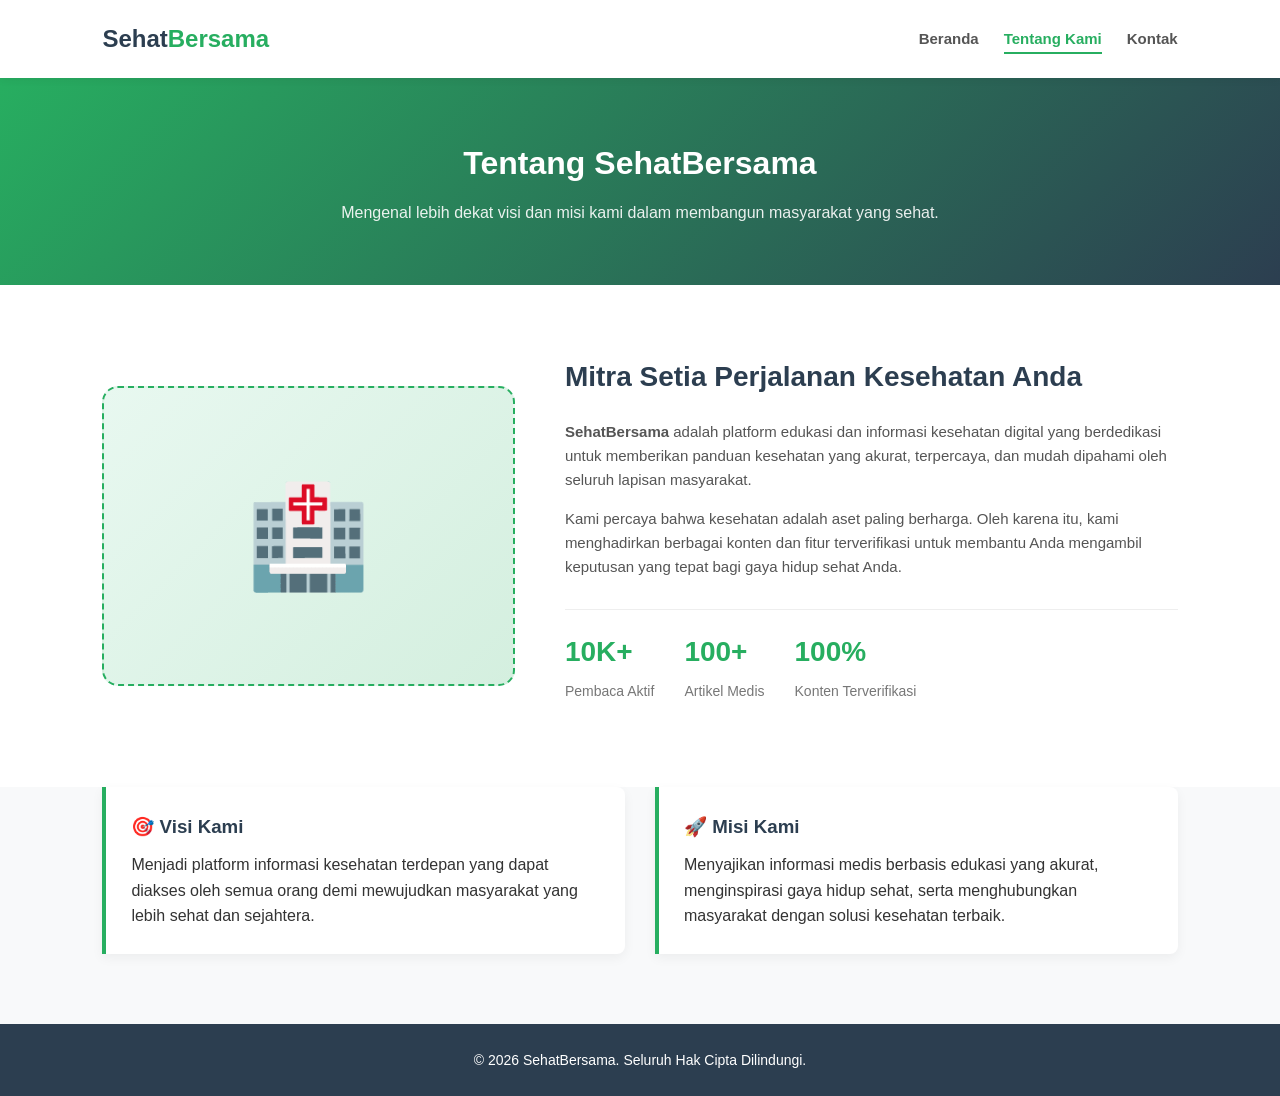
==== about.html @ 3ac9b179 "first commit" ====
<!DOCTYPE html>
<html lang="id">

<head>
    <meta charset="UTF-8">
    <meta name="viewport" content="width=device-width, initial-scale=1.0">
    <title>SehatBersama - Tentang Kami</title>
    <link rel="stylesheet" href="style.css">
</head>

<body>

    <!-- Header & Navigasi -->
    <header>
        <div class="logo">Sehat<span>Bersama</span></div>
        <nav>
            <ul>
                <li><a href="index.html">Beranda</a></li>
                <li><a href="about.html" class="active">Tentang Kami</a></li>
                <li><a href="contact.html">Kontak</a></li>
            </ul>
        </nav>
    </header>

    <!-- Page Banner -->
    <section class="page-banner">
        <h1>Tentang SehatBersama</h1>
        <p>Mengenal lebih dekat visi dan misi kami dalam membangun masyarakat yang sehat.</p>
    </section>

    <!-- About Section -->
    <section class="about-detail">
        <div class="about-container">
            <div class="about-icon-box">
                <div class="icon-illustration">🏥</div>
            </div>
            <div class="about-text">
                <h2>Mitra Setia Perjalanan Kesehatan Anda</h2>
                <p><strong>SehatBersama</strong> adalah platform edukasi dan informasi kesehatan digital yang
                    berdedikasi untuk memberikan panduan kesehatan yang akurat, terpercaya, dan mudah dipahami oleh
                    seluruh lapisan masyarakat.</p>
                <p>Kami percaya bahwa kesehatan adalah aset paling berharga. Oleh karena itu, kami menghadirkan berbagai
                    konten dan fitur terverifikasi untuk membantu Anda mengambil keputusan yang tepat bagi gaya hidup
                    sehat Anda.</p>

                <div class="about-stats">
                    <div class="stat-item">
                        <h3>10K+</h3>
                        <p>Pembaca Aktif</p>
                    </div>
                    <div class="stat-item">
                        <h3>100+</h3>
                        <p>Artikel Medis</p>
                    </div>
                    <div class="stat-item">
                        <h3>100%</h3>
                        <p>Konten Terverifikasi</p>
                    </div>
                </div>
            </div>
        </div>
    </section>

    <!-- Visi Misi Section -->
    <section class="vision-mission">
        <div class="vm-card">
            <h3>🎯 Visi Kami</h3>
            <p>Menjadi platform informasi kesehatan terdepan yang dapat diakses oleh semua orang demi mewujudkan
                masyarakat yang lebih sehat dan sejahtera.</p>
        </div>
        <div class="vm-card">
            <h3>🚀 Misi Kami</h3>
            <p>Menyajikan informasi medis berbasis edukasi yang akurat, menginspirasi gaya hidup sehat, serta
                menghubungkan masyarakat dengan solusi kesehatan terbaik.</p>
        </div>
    </section>

    <!-- Footer -->
    <footer>
        <p>&copy; 2026 SehatBersama. Seluruh Hak Cipta Dilindungi.</p>
    </footer>

</body>

</html>
---- style.css ----
* {
    margin: 0;
    padding: 0;
    box-sizing: border-box;
    font-family: 'Segoe UI', Tahoma, Geneva, Verdana, sans-serif;
}

body {
    color: #333;
    line-height: 1.6;
    background-color: #f8f9fa;
    display: flex;
    flex-direction: column;
    min-height: 100vh;
}

header {
    display: flex;
    justify-content: space-between;
    align-items: center;
    padding: 20px 8%;
    background-color: #ffffff;
    box-shadow: 0 2px 8px rgba(0, 0, 0, 0.06);
    position: sticky;
    top: 0;
    z-index: 1000;
}

.logo {
    font-size: 24px;
    font-weight: 700;
    color: #2c3e50;
}

.logo span {
    color: #27ae60;
}

nav ul {
    display: flex;
    list-style: none;
    gap: 25px;
}

nav ul li a {
    text-decoration: none;
    color: #555;
    font-weight: 600;
    font-size: 15px;
    transition: color 0.3s ease;
    padding-bottom: 5px;
}

nav ul li a:hover,
nav ul li a.active {
    color: #27ae60;
    border-bottom: 2px solid #27ae60;
}

.page-banner {
    background: linear-gradient(135deg, #27ae60, #2c3e50);
    color: white;
    text-align: center;
    padding: 60px 20px;
}

.page-banner h1 {
    font-size: 32px;
    margin-bottom: 10px;
}

.page-banner p {
    font-size: 16px;
    opacity: 0.9;
}

/* Hero Modern Tanpa Foto (Gradient Style) */
.hero {
    background: linear-gradient(135deg, #1e3c72 0%, #2a5298 50%, #27ae60 100%);
    min-height: 70vh;
    display: flex;
    justify-content: center;
    align-items: center;
    text-align: center;
    color: white;
    padding: 60px 20px;
}

.badge {
    display: inline-block;
    background-color: rgba(255, 255, 255, 0.2);
    padding: 6px 16px;
    border-radius: 20px;
    font-size: 13px;
    font-weight: 600;
    margin-bottom: 20px;
    letter-spacing: 0.5px;
}

.hero-text h1 {
    font-size: 42px;
    margin-bottom: 18px;
    font-weight: 700;
    line-height: 1.2;
}

.hero-text p {
    font-size: 18px;
    margin-bottom: 30px;
    max-width: 650px;
    margin-left: auto;
    margin-right: auto;
    opacity: 0.9;
}

.btn {
    display: inline-block;
    padding: 14px 32px;
    background-color: #27ae60;
    color: white;
    text-decoration: none;
    border-radius: 6px;
    font-weight: 600;
    box-shadow: 0 4px 10px rgba(0, 0, 0, 0.15);
    transition: all 0.3s ease;
}

.btn:hover {
    background-color: #219150;
    transform: translateY(-2px);
}

.services,
.articles {
    padding: 70px 8%;
    text-align: center;
}

.services h2,
.articles h2 {
    margin-bottom: 40px;
    color: #2c3e50;
    font-size: 28px;
}

.service-container,
.article-container {
    display: flex;
    justify-content: center;
    gap: 25px;
    flex-wrap: wrap;
}

.card,
.article-card {
    background: white;
    padding: 30px;
    border-radius: 10px;
    box-shadow: 0 4px 15px rgba(0, 0, 0, 0.05);
    flex: 1;
    min-width: 260px;
    max-width: 350px;
    text-align: left;
    transition: transform 0.3s ease;
    border-top: 4px solid transparent;
}

.card {
    border-top-color: #27ae60;
}

.card:hover,
.article-card:hover {
    transform: translateY(-5px);
}

.card-icon {
    font-size: 38px;
    margin-bottom: 15px;
}

.card h3,
.article-card h3 {
    color: #2c3e50;
    margin-bottom: 12px;
    font-size: 20px;
}

.tag {
    display: inline-block;
    background-color: #e8f8f0;
    color: #27ae60;
    font-size: 12px;
    font-weight: 600;
    padding: 4px 10px;
    border-radius: 20px;
    margin-bottom: 12px;
}

/* About Section Specifics (Menggantikan Foto dengan Box Ilustrasi Icon) */
.about-detail {
    padding: 70px 8%;
    background-color: #ffffff;
}

.about-container {
    display: flex;
    align-items: center;
    gap: 50px;
    flex-wrap: wrap;
}

.about-icon-box {
    flex: 1;
    min-width: 280px;
    background: linear-gradient(135deg, #e8f8f0, #d4efdf);
    border-radius: 16px;
    height: 300px;
    display: flex;
    justify-content: center;
    align-items: center;
    border: 2px dashed #27ae60;
}

.icon-illustration {
    font-size: 100px;
}

.about-text {
    flex: 1.5;
    min-width: 300px;
}

.about-text h2 {
    font-size: 28px;
    color: #2c3e50;
    margin-bottom: 20px;
}

.about-text p {
    color: #555;
    margin-bottom: 15px;
    font-size: 15px;
}

.about-stats {
    display: flex;
    gap: 30px;
    margin-top: 30px;
    padding-top: 20px;
    border-top: 1px solid #eee;
}

.stat-item h3 {
    font-size: 28px;
    color: #27ae60;
    margin-bottom: 5px;
}

.stat-item p {
    font-size: 14px;
    color: #777;
}

.vision-mission {
    display: flex;
    justify-content: center;
    gap: 30px;
    padding: 0 8% 70px 8%;
    flex-wrap: wrap;
}

.vm-card {
    background: #ffffff;
    border-left: 4px solid #27ae60;
    padding: 25px;
    border-radius: 0 8px 8px 0;
    box-shadow: 0 4px 12px rgba(0, 0, 0, 0.05);
    flex: 1;
    min-width: 280px;
}

.vm-card h3 {
    color: #2c3e50;
    margin-bottom: 10px;
}

.contact-section {
    padding: 70px 8%;
}

.contact-container {
    display: flex;
    gap: 40px;
    flex-wrap: wrap;
}

.contact-info {
    flex: 1;
    min-width: 280px;
    background: #ffffff;
    padding: 30px;
    border-radius: 10px;
    box-shadow: 0 4px 15px rgba(0, 0, 0, 0.05);
}

.contact-info h3 {
    color: #2c3e50;
    margin-bottom: 15px;
    font-size: 22px;
}

.info-item {
    margin-top: 20px;
}

.info-item strong {
    color: #27ae60;
    display: block;
    margin-bottom: 5px;
}

.contact-form {
    flex: 1.5;
    min-width: 300px;
    background: #ffffff;
    padding: 30px;
    border-radius: 10px;
    box-shadow: 0 4px 15px rgba(0, 0, 0, 0.05);
}

.contact-form h3 {
    color: #2c3e50;
    margin-bottom: 20px;
    font-size: 22px;
}

.form-group {
    margin-bottom: 20px;
}

.form-group label {
    display: block;
    margin-bottom: 8px;
    font-weight: 600;
    color: #444;
    font-size: 14px;
}

.form-group input,
.form-group textarea {
    width: 100%;
    padding: 12px;
    border: 1px solid #ddd;
    border-radius: 6px;
    font-size: 14px;
    outline: none;
    transition: border-color 0.3s ease;
}

.form-group input:focus,
.form-group textarea:focus {
    border-color: #27ae60;
}

.btn-submit {
    background-color: #27ae60;
    color: white;
    border: none;
    padding: 12px 25px;
    border-radius: 6px;
    font-weight: 600;
    cursor: pointer;
    font-size: 15px;
    transition: background-color 0.3s ease;
}

.btn-submit:hover {
    background-color: #219150;
}

footer {
    margin-top: auto;
    text-align: center;
    padding: 25px;
    background-color: #2c3e50;
    color: white;
    font-size: 14px;
}

@media (max-width: 768px) {
    header {
        flex-direction: column;
        gap: 15px;
    }

    nav ul {
        gap: 15px;
    }

    .hero-text h1 {
        font-size: 30px;
    }

    .about-container,
    .contact-container {
        flex-direction: column;
    }
}
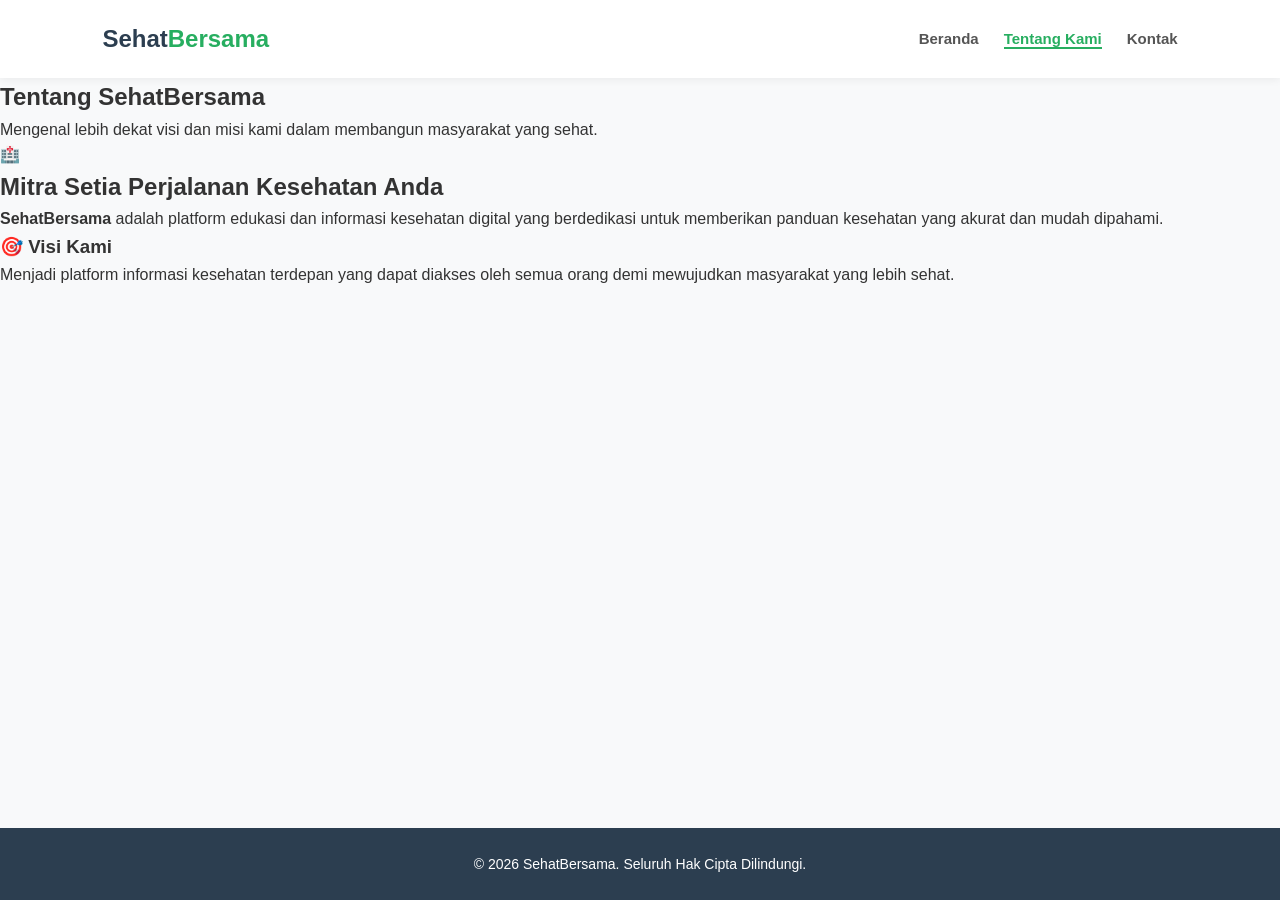
==== commit af2c6e72: "di bagian halaman index saya baru bikin struktur dasar,hero section,area layanan,area artikel dan fo" ====
--- a/about.html
+++ b/about.html
@@ -17,7 +17,7 @@
             <ul>
                 <li><a href="index.html">Beranda</a></li>
                 <li><a href="about.html" class="active">Tentang Kami</a></li>
-                <li><a href="contact.html">Kontak</a></li>
+                <li><a href="kontak.html">Kontak</a></li>
             </ul>
         </nav>
     </header>
@@ -28,7 +28,7 @@
         <p>Mengenal lebih dekat visi dan misi kami dalam membangun masyarakat yang sehat.</p>
     </section>
 
-    <!-- About Section -->
+    <!-- About Section (Baru Teks Utama, Angka Statistik Belum Ada) -->
     <section class="about-detail">
         <div class="about-container">
             <div class="about-icon-box">
@@ -37,42 +37,26 @@
             <div class="about-text">
                 <h2>Mitra Setia Perjalanan Kesehatan Anda</h2>
                 <p><strong>SehatBersama</strong> adalah platform edukasi dan informasi kesehatan digital yang
-                    berdedikasi untuk memberikan panduan kesehatan yang akurat, terpercaya, dan mudah dipahami oleh
-                    seluruh lapisan masyarakat.</p>
-                <p>Kami percaya bahwa kesehatan adalah aset paling berharga. Oleh karena itu, kami menghadirkan berbagai
-                    konten dan fitur terverifikasi untuk membantu Anda mengambil keputusan yang tepat bagi gaya hidup
-                    sehat Anda.</p>
+                    berdedikasi untuk memberikan panduan kesehatan yang akurat dan mudah dipahami.</p>
 
-                <div class="about-stats">
-                    <div class="stat-item">
-                        <h3>10K+</h3>
-                        <p>Pembaca Aktif</p>
-                    </div>
-                    <div class="stat-item">
-                        <h3>100+</h3>
-                        <p>Artikel Medis</p>
-                    </div>
-                    <div class="stat-item">
-                        <h3>100%</h3>
-                        <p>Konten Terverifikasi</p>
-                    </div>
-                </div>
+                <!-- TODO: Buat bagian <div class="about-stats"> berisi angka-angka statistik di sini -->
+
             </div>
         </div>
     </section>
 
-    <!-- Visi Misi Section -->
+    <!-- Visi Misi Section (Baru Visi, Misi Belum Ada) -->
     <section class="vision-mission">
+
+        <!-- Visi -->
         <div class="vm-card">
             <h3>🎯 Visi Kami</h3>
             <p>Menjadi platform informasi kesehatan terdepan yang dapat diakses oleh semua orang demi mewujudkan
-                masyarakat yang lebih sehat dan sejahtera.</p>
+                masyarakat yang lebih sehat.</p>
         </div>
-        <div class="vm-card">
-            <h3>🚀 Misi Kami</h3>
-            <p>Menyajikan informasi medis berbasis edukasi yang akurat, menginspirasi gaya hidup sehat, serta
-                menghubungkan masyarakat dengan solusi kesehatan terbaik.</p>
-        </div>
+
+        <!-- TODO: Tambahkan <div class="vm-card"> untuk Misi Kami di sini -->
+
     </section>
 
     <!-- Footer -->
--- a/style.css
+++ b/style.css
@@ -1,3 +1,4 @@
+/* 1. Global Reset & Base Styles */
 * {
     margin: 0;
     padding: 0;
@@ -14,6 +15,7 @@
     min-height: 100vh;
 }
 
+/* 2. Header & Navigation */
 header {
     display: flex;
     justify-content: space-between;
@@ -48,7 +50,6 @@
     font-weight: 600;
     font-size: 15px;
     transition: color 0.3s ease;
-    padding-bottom: 5px;
 }
 
 nav ul li a:hover,
@@ -57,24 +58,7 @@
     border-bottom: 2px solid #27ae60;
 }
 
-.page-banner {
-    background: linear-gradient(135deg, #27ae60, #2c3e50);
-    color: white;
-    text-align: center;
-    padding: 60px 20px;
-}
-
-.page-banner h1 {
-    font-size: 32px;
-    margin-bottom: 10px;
-}
-
-.page-banner p {
-    font-size: 16px;
-    opacity: 0.9;
-}
-
-/* Hero Modern Tanpa Foto (Gradient Style) */
+/* 3. Hero & Banner */
 .hero {
     background: linear-gradient(135deg, #1e3c72 0%, #2a5298 50%, #27ae60 100%);
     min-height: 70vh;
@@ -86,33 +70,6 @@
     padding: 60px 20px;
 }
 
-.badge {
-    display: inline-block;
-    background-color: rgba(255, 255, 255, 0.2);
-    padding: 6px 16px;
-    border-radius: 20px;
-    font-size: 13px;
-    font-weight: 600;
-    margin-bottom: 20px;
-    letter-spacing: 0.5px;
-}
-
-.hero-text h1 {
-    font-size: 42px;
-    margin-bottom: 18px;
-    font-weight: 700;
-    line-height: 1.2;
-}
-
-.hero-text p {
-    font-size: 18px;
-    margin-bottom: 30px;
-    max-width: 650px;
-    margin-left: auto;
-    margin-right: auto;
-    opacity: 0.9;
-}
-
 .btn {
     display: inline-block;
     padding: 14px 32px;
@@ -121,26 +78,15 @@
     text-decoration: none;
     border-radius: 6px;
     font-weight: 600;
-    box-shadow: 0 4px 10px rgba(0, 0, 0, 0.15);
-    transition: all 0.3s ease;
 }
 
-.btn:hover {
-    background-color: #219150;
-    transform: translateY(-2px);
-}
+/* TODO: Tambahkan styling untuk .badge, .hero-text h1, dan .hero-text p di sini */
 
+/* 4. Layout Kartu & Fitur (Services & Articles) */
 .services,
 .articles {
     padding: 70px 8%;
     text-align: center;
-}
-
-.services h2,
-.articles h2 {
-    margin-bottom: 40px;
-    color: #2c3e50;
-    font-size: 28px;
 }
 
 .service-container,
@@ -151,8 +97,7 @@
     flex-wrap: wrap;
 }
 
-.card,
-.article-card {
+.card {
     background: white;
     padding: 30px;
     border-radius: 10px;
@@ -160,225 +105,30 @@
     flex: 1;
     min-width: 260px;
     max-width: 350px;
-    text-align: left;
-    transition: transform 0.3s ease;
-    border-top: 4px solid transparent;
+    border-top: 4px solid #27ae60;
 }
 
-.card {
-    border-top-color: #27ae60;
-}
+/* TODO: Tambahkan styling untuk .article-card dan efek hover (.card:hover) di sini */
 
-.card:hover,
-.article-card:hover {
-    transform: translateY(-5px);
-}
-
-.card-icon {
-    font-size: 38px;
-    margin-bottom: 15px;
-}
-
-.card h3,
-.article-card h3 {
-    color: #2c3e50;
-    margin-bottom: 12px;
-    font-size: 20px;
-}
-
-.tag {
-    display: inline-block;
-    background-color: #e8f8f0;
-    color: #27ae60;
-    font-size: 12px;
-    font-weight: 600;
-    padding: 4px 10px;
-    border-radius: 20px;
-    margin-bottom: 12px;
-}
-
-/* About Section Specifics (Menggantikan Foto dengan Box Ilustrasi Icon) */
-.about-detail {
-    padding: 70px 8%;
-    background-color: #ffffff;
-}
-
-.about-container {
-    display: flex;
-    align-items: center;
-    gap: 50px;
-    flex-wrap: wrap;
-}
-
-.about-icon-box {
-    flex: 1;
-    min-width: 280px;
-    background: linear-gradient(135deg, #e8f8f0, #d4efdf);
-    border-radius: 16px;
-    height: 300px;
-    display: flex;
-    justify-content: center;
-    align-items: center;
-    border: 2px dashed #27ae60;
-}
-
-.icon-illustration {
-    font-size: 100px;
-}
-
-.about-text {
-    flex: 1.5;
-    min-width: 300px;
-}
-
-.about-text h2 {
-    font-size: 28px;
-    color: #2c3e50;
-    margin-bottom: 20px;
-}
-
-.about-text p {
-    color: #555;
-    margin-bottom: 15px;
-    font-size: 15px;
-}
-
-.about-stats {
-    display: flex;
-    gap: 30px;
-    margin-top: 30px;
-    padding-top: 20px;
-    border-top: 1px solid #eee;
-}
-
-.stat-item h3 {
-    font-size: 28px;
-    color: #27ae60;
-    margin-bottom: 5px;
-}
-
-.stat-item p {
-    font-size: 14px;
-    color: #777;
-}
-
-.vision-mission {
-    display: flex;
-    justify-content: center;
-    gap: 30px;
-    padding: 0 8% 70px 8%;
-    flex-wrap: wrap;
-}
-
-.vm-card {
-    background: #ffffff;
-    border-left: 4px solid #27ae60;
-    padding: 25px;
-    border-radius: 0 8px 8px 0;
-    box-shadow: 0 4px 12px rgba(0, 0, 0, 0.05);
-    flex: 1;
-    min-width: 280px;
-}
-
-.vm-card h3 {
-    color: #2c3e50;
-    margin-bottom: 10px;
-}
-
+/* 5. Form & Kontak */
 .contact-section {
     padding: 70px 8%;
-}
-
-.contact-container {
-    display: flex;
-    gap: 40px;
-    flex-wrap: wrap;
-}
-
-.contact-info {
-    flex: 1;
-    min-width: 280px;
-    background: #ffffff;
-    padding: 30px;
-    border-radius: 10px;
-    box-shadow: 0 4px 15px rgba(0, 0, 0, 0.05);
-}
-
-.contact-info h3 {
-    color: #2c3e50;
-    margin-bottom: 15px;
-    font-size: 22px;
-}
-
-.info-item {
-    margin-top: 20px;
-}
-
-.info-item strong {
-    color: #27ae60;
-    display: block;
-    margin-bottom: 5px;
-}
-
-.contact-form {
-    flex: 1.5;
-    min-width: 300px;
-    background: #ffffff;
-    padding: 30px;
-    border-radius: 10px;
-    box-shadow: 0 4px 15px rgba(0, 0, 0, 0.05);
-}
-
-.contact-form h3 {
-    color: #2c3e50;
-    margin-bottom: 20px;
-    font-size: 22px;
 }
 
 .form-group {
     margin-bottom: 20px;
 }
 
-.form-group label {
-    display: block;
-    margin-bottom: 8px;
-    font-weight: 600;
-    color: #444;
-    font-size: 14px;
-}
-
-.form-group input,
-.form-group textarea {
+.form-group input {
     width: 100%;
     padding: 12px;
     border: 1px solid #ddd;
     border-radius: 6px;
-    font-size: 14px;
-    outline: none;
-    transition: border-color 0.3s ease;
 }
 
-.form-group input:focus,
-.form-group textarea:focus {
-    border-color: #27ae60;
-}
+/* TODO: Tambahkan styling untuk .form-group textarea dan .btn-submit di sini */
 
-.btn-submit {
-    background-color: #27ae60;
-    color: white;
-    border: none;
-    padding: 12px 25px;
-    border-radius: 6px;
-    font-weight: 600;
-    cursor: pointer;
-    font-size: 15px;
-    transition: background-color 0.3s ease;
-}
-
-.btn-submit:hover {
-    background-color: #219150;
-}
-
+/* 6. Footer */
 footer {
     margin-top: auto;
     text-align: center;
@@ -386,24 +136,4 @@
     background-color: #2c3e50;
     color: white;
     font-size: 14px;
-}
-
-@media (max-width: 768px) {
-    header {
-        flex-direction: column;
-        gap: 15px;
-    }
-
-    nav ul {
-        gap: 15px;
-    }
-
-    .hero-text h1 {
-        font-size: 30px;
-    }
-
-    .about-container,
-    .contact-container {
-        flex-direction: column;
-    }
 }
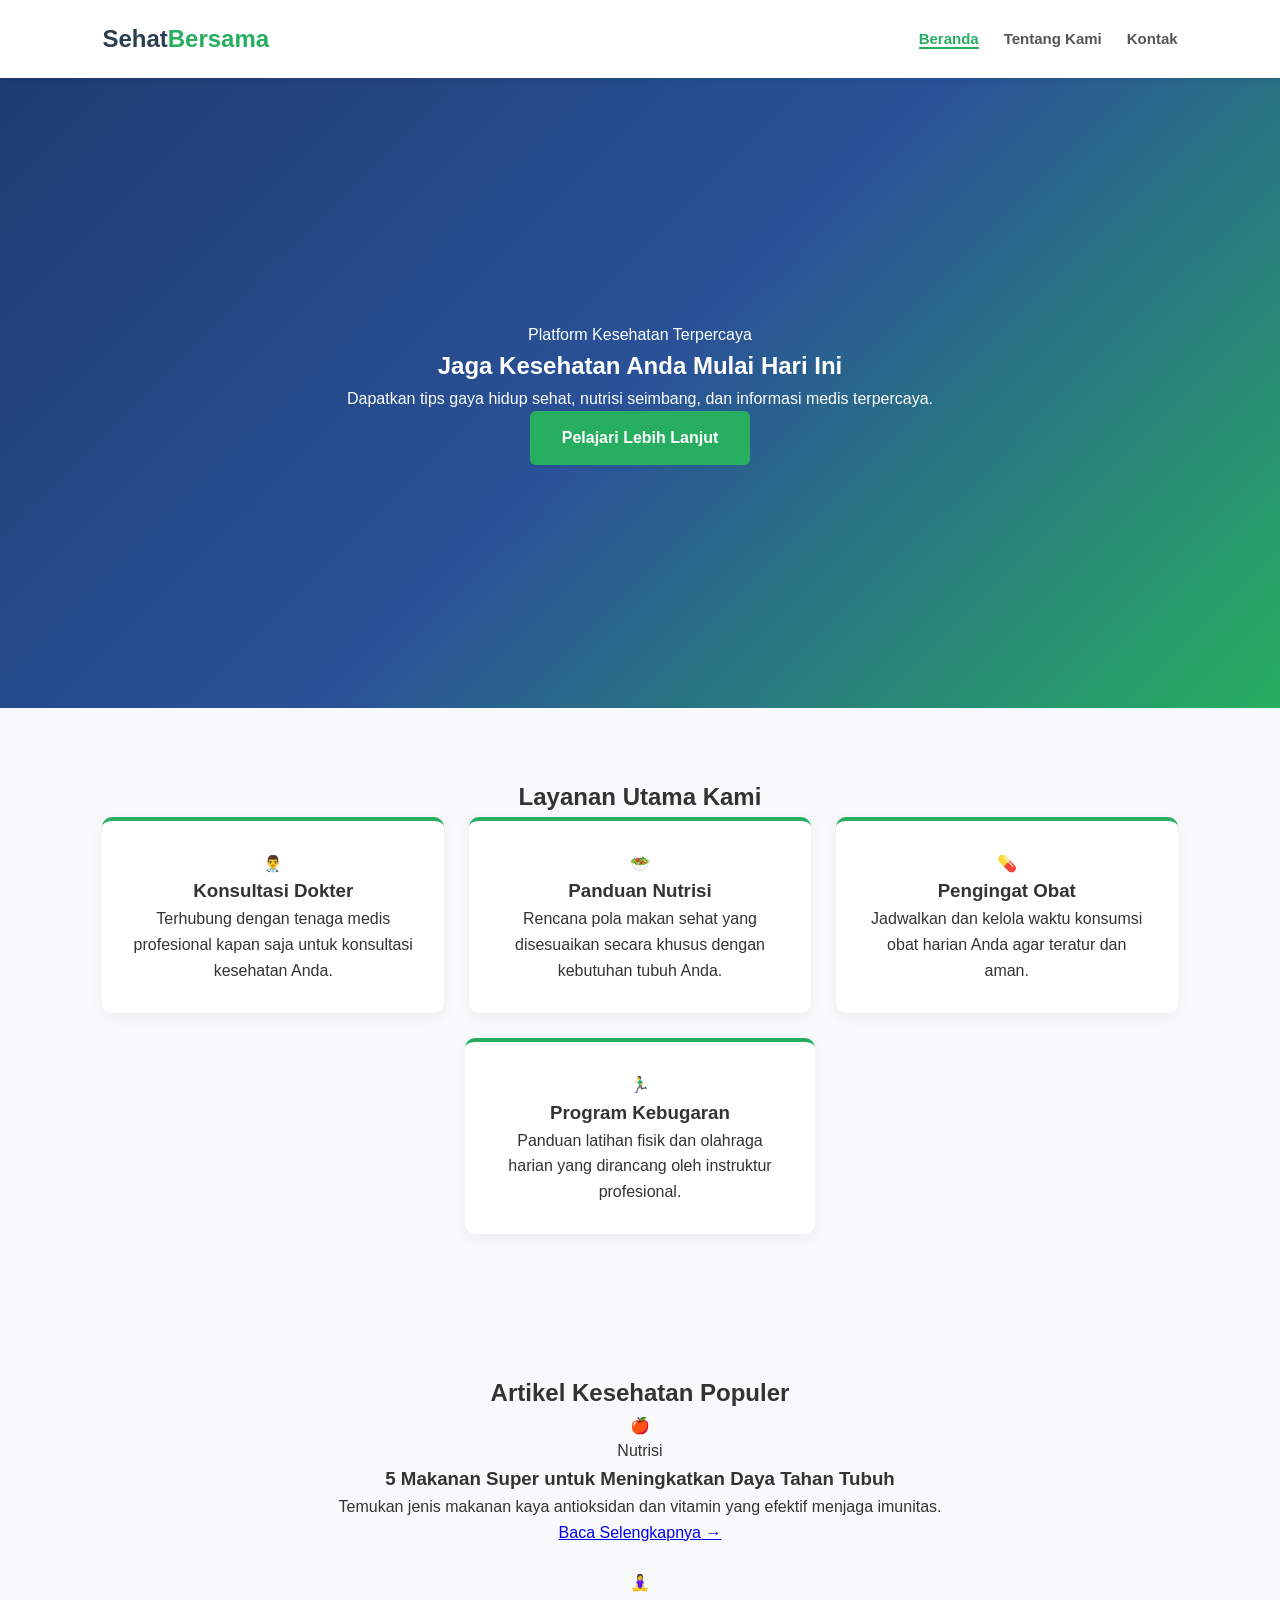
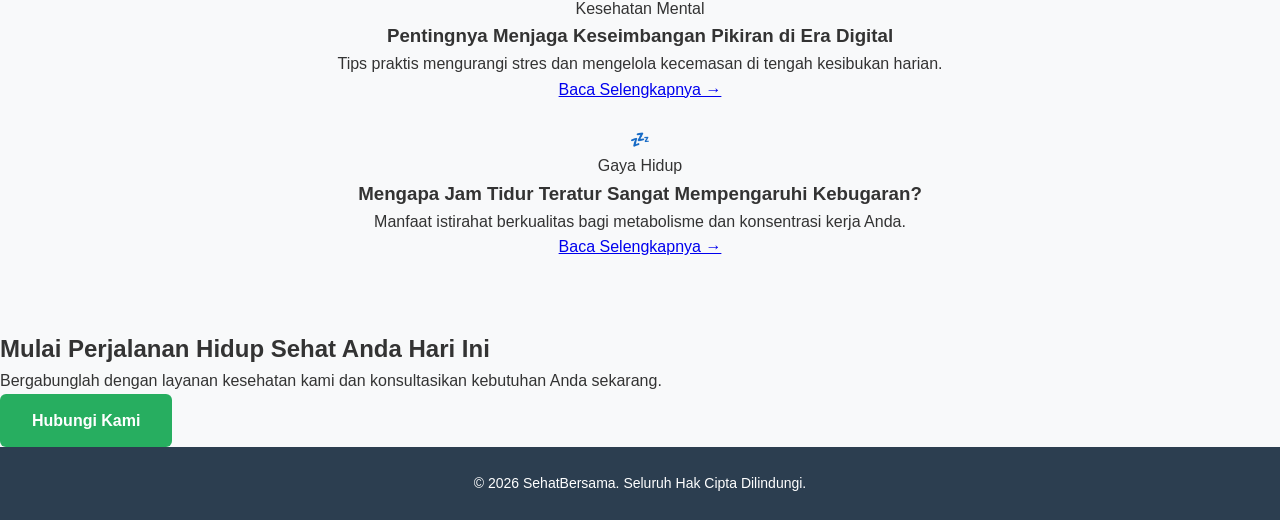
==== commit 4bac8f9f: "saya baru saja mengupdate Penambahan Card pada Section Layanan (<section class="services">) Menyeles" ====
--- a/about.html
+++ b/about.html
@@ -4,7 +4,7 @@
 <head>
     <meta charset="UTF-8">
     <meta name="viewport" content="width=device-width, initial-scale=1.0">
-    <title>SehatBersama - Tentang Kami</title>
+    <title>SehatBersama - Beranda</title>
     <link rel="stylesheet" href="style.css">
 </head>
 
@@ -15,48 +15,105 @@
         <div class="logo">Sehat<span>Bersama</span></div>
         <nav>
             <ul>
-                <li><a href="index.html">Beranda</a></li>
-                <li><a href="about.html" class="active">Tentang Kami</a></li>
+                <li><a href="index.html" class="active">Beranda</a></li>
+                <li><a href="about.html">Tentang Kami</a></li>
                 <li><a href="kontak.html">Kontak</a></li>
             </ul>
         </nav>
     </header>
 
-    <!-- Page Banner -->
-    <section class="page-banner">
-        <h1>Tentang SehatBersama</h1>
-        <p>Mengenal lebih dekat visi dan misi kami dalam membangun masyarakat yang sehat.</p>
-    </section>
-
-    <!-- About Section (Baru Teks Utama, Angka Statistik Belum Ada) -->
-    <section class="about-detail">
-        <div class="about-container">
-            <div class="about-icon-box">
-                <div class="icon-illustration">🏥</div>
-            </div>
-            <div class="about-text">
-                <h2>Mitra Setia Perjalanan Kesehatan Anda</h2>
-                <p><strong>SehatBersama</strong> adalah platform edukasi dan informasi kesehatan digital yang
-                    berdedikasi untuk memberikan panduan kesehatan yang akurat dan mudah dipahami.</p>
-
-                <!-- TODO: Buat bagian <div class="about-stats"> berisi angka-angka statistik di sini -->
-
-            </div>
+    <!-- Hero Section -->
+    <section class="hero">
+        <div class="hero-text">
+            <span class="badge">Platform Kesehatan Terpercaya</span>
+            <h1>Jaga Kesehatan Anda Mulai Hari Ini</h1>
+            <p>Dapatkan tips gaya hidup sehat, nutrisi seimbang, dan informasi medis terpercaya.</p>
+            <a href="about.html" class="btn">Pelajari Lebih Lanjut</a>
         </div>
     </section>
 
-    <!-- Visi Misi Section (Baru Visi, Misi Belum Ada) -->
-    <section class="vision-mission">
+    <!-- Layanan / Fitur Utama -->
+    <section class="services">
+        <h2>Layanan Utama Kami</h2>
+        <div class="service-container">
 
-        <!-- Visi -->
-        <div class="vm-card">
-            <h3>🎯 Visi Kami</h3>
-            <p>Menjadi platform informasi kesehatan terdepan yang dapat diakses oleh semua orang demi mewujudkan
-                masyarakat yang lebih sehat.</p>
+            <!-- Card 1 -->
+            <div class="card">
+                <div class="card-icon">👨‍⚕️</div>
+                <h3>Konsultasi Dokter</h3>
+                <p>Terhubung dengan tenaga medis profesional kapan saja untuk konsultasi kesehatan Anda.</p>
+            </div>
+
+            <!-- Card 2 (DITAMBAHKAN) -->
+            <div class="card">
+                <div class="card-icon">🥗</div>
+                <h3>Panduan Nutrisi</h3>
+                <p>Rencana pola makan sehat yang disesuaikan secara khusus dengan kebutuhan tubuh Anda.</p>
+            </div>
+
+            <!-- Card 3 (DITAMBAHKAN) -->
+            <div class="card">
+                <div class="card-icon">💊</div>
+                <h3>Pengingat Obat</h3>
+                <p>Jadwalkan dan kelola waktu konsumsi obat harian Anda agar teratur dan aman.</p>
+            </div>
+
+            <!-- Card 4 (DITAMBAHKAN) -->
+            <div class="card">
+                <div class="card-icon">🏃‍♂️</div>
+                <h3>Program Kebugaran</h3>
+                <p>Panduan latihan fisik dan olahraga harian yang dirancang oleh instruktur profesional.</p>
+            </div>
+
         </div>
+    </section>
 
-        <!-- TODO: Tambahkan <div class="vm-card"> untuk Misi Kami di sini -->
+    <!-- Artikel Pilihan -->
+    <section class="articles">
+        <h2>Artikel Kesehatan Populer</h2>
+        <div class="article-container">
 
+            <!-- Artikel 1 (DITAMBAHKAN) -->
+            <article class="article-card">
+                <div class="article-image">🍎</div>
+                <div class="article-content">
+                    <span class="article-category">Nutrisi</span>
+                    <h3>5 Makanan Super untuk Meningkatkan Daya Tahan Tubuh</h3>
+                    <p>Temukan jenis makanan kaya antioksidan dan vitamin yang efektif menjaga imunitas.</p>
+                    <a href="#" class="read-more">Baca Selengkapnya &rarr;</a>
+                </div>
+            </article>
+
+            <!-- Artikel 2 (DITAMBAHKAN) -->
+            <article class="article-card">
+                <div class="article-image">🧘‍♀️</div>
+                <div class="article-content">
+                    <span class="article-category">Kesehatan Mental</span>
+                    <h3>Pentingnya Menjaga Keseimbangan Pikiran di Era Digital</h3>
+                    <p>Tips praktis mengurangi stres dan mengelola kecemasan di tengah kesibukan harian.</p>
+                    <a href="#" class="read-more">Baca Selengkapnya &rarr;</a>
+                </div>
+            </article>
+
+            <!-- Artikel 3 (DITAMBAHKAN) -->
+            <article class="article-card">
+                <div class="article-image">💤</div>
+                <div class="article-content">
+                    <span class="article-category">Gaya Hidup</span>
+                    <h3>Mengapa Jam Tidur Teratur Sangat Mempengaruhi Kebugaran?</h3>
+                    <p>Manfaat istirahat berkualitas bagi metabolisme dan konsentrasi kerja Anda.</p>
+                    <a href="#" class="read-more">Baca Selengkapnya &rarr;</a>
+                </div>
+            </article>
+
+        </div>
+    </section>
+
+    <!-- Call to Action Section (DITAMBAHKAN) -->
+    <section class="cta-section">
+        <h2>Mulai Perjalanan Hidup Sehat Anda Hari Ini</h2>
+        <p>Bergabunglah dengan layanan kesehatan kami dan konsultasikan kebutuhan Anda sekarang.</p>
+        <a href="kontak.html" class="btn btn-secondary">Hubungi Kami</a>
     </section>
 
     <!-- Footer -->
